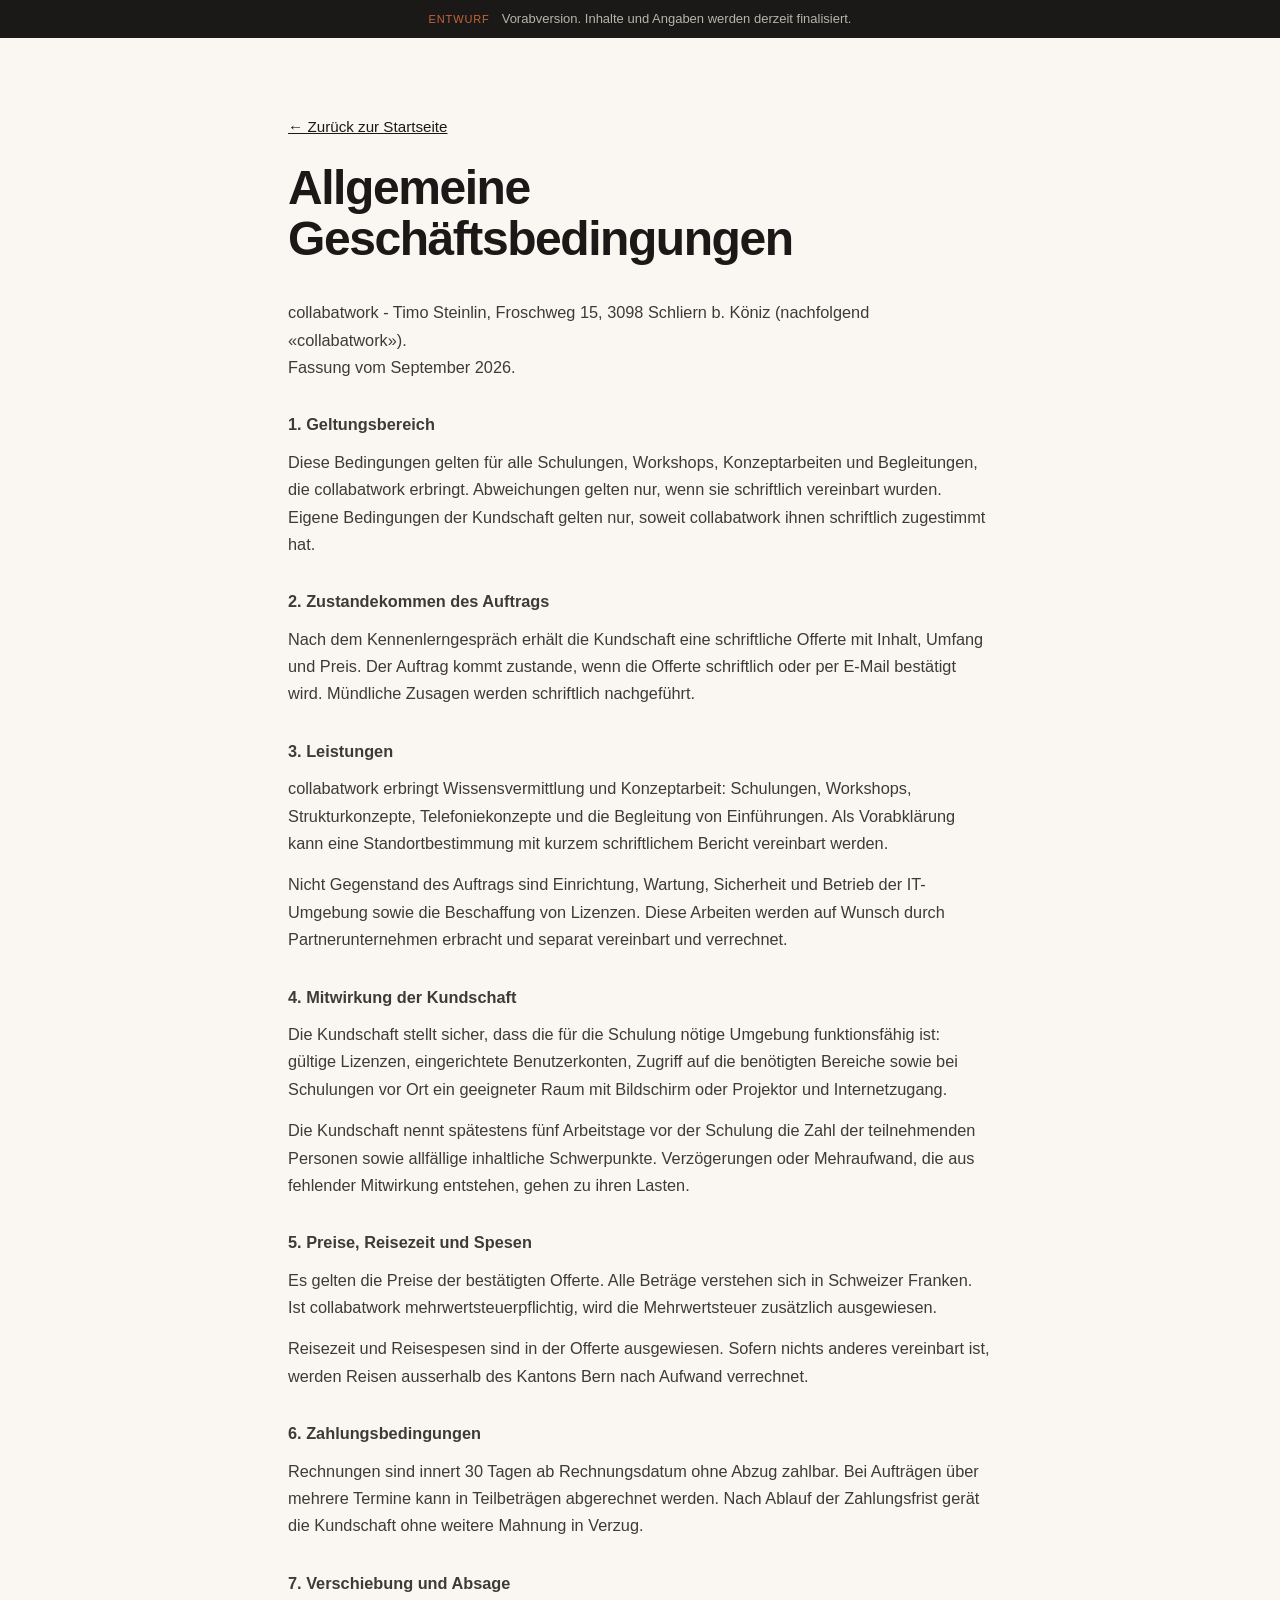
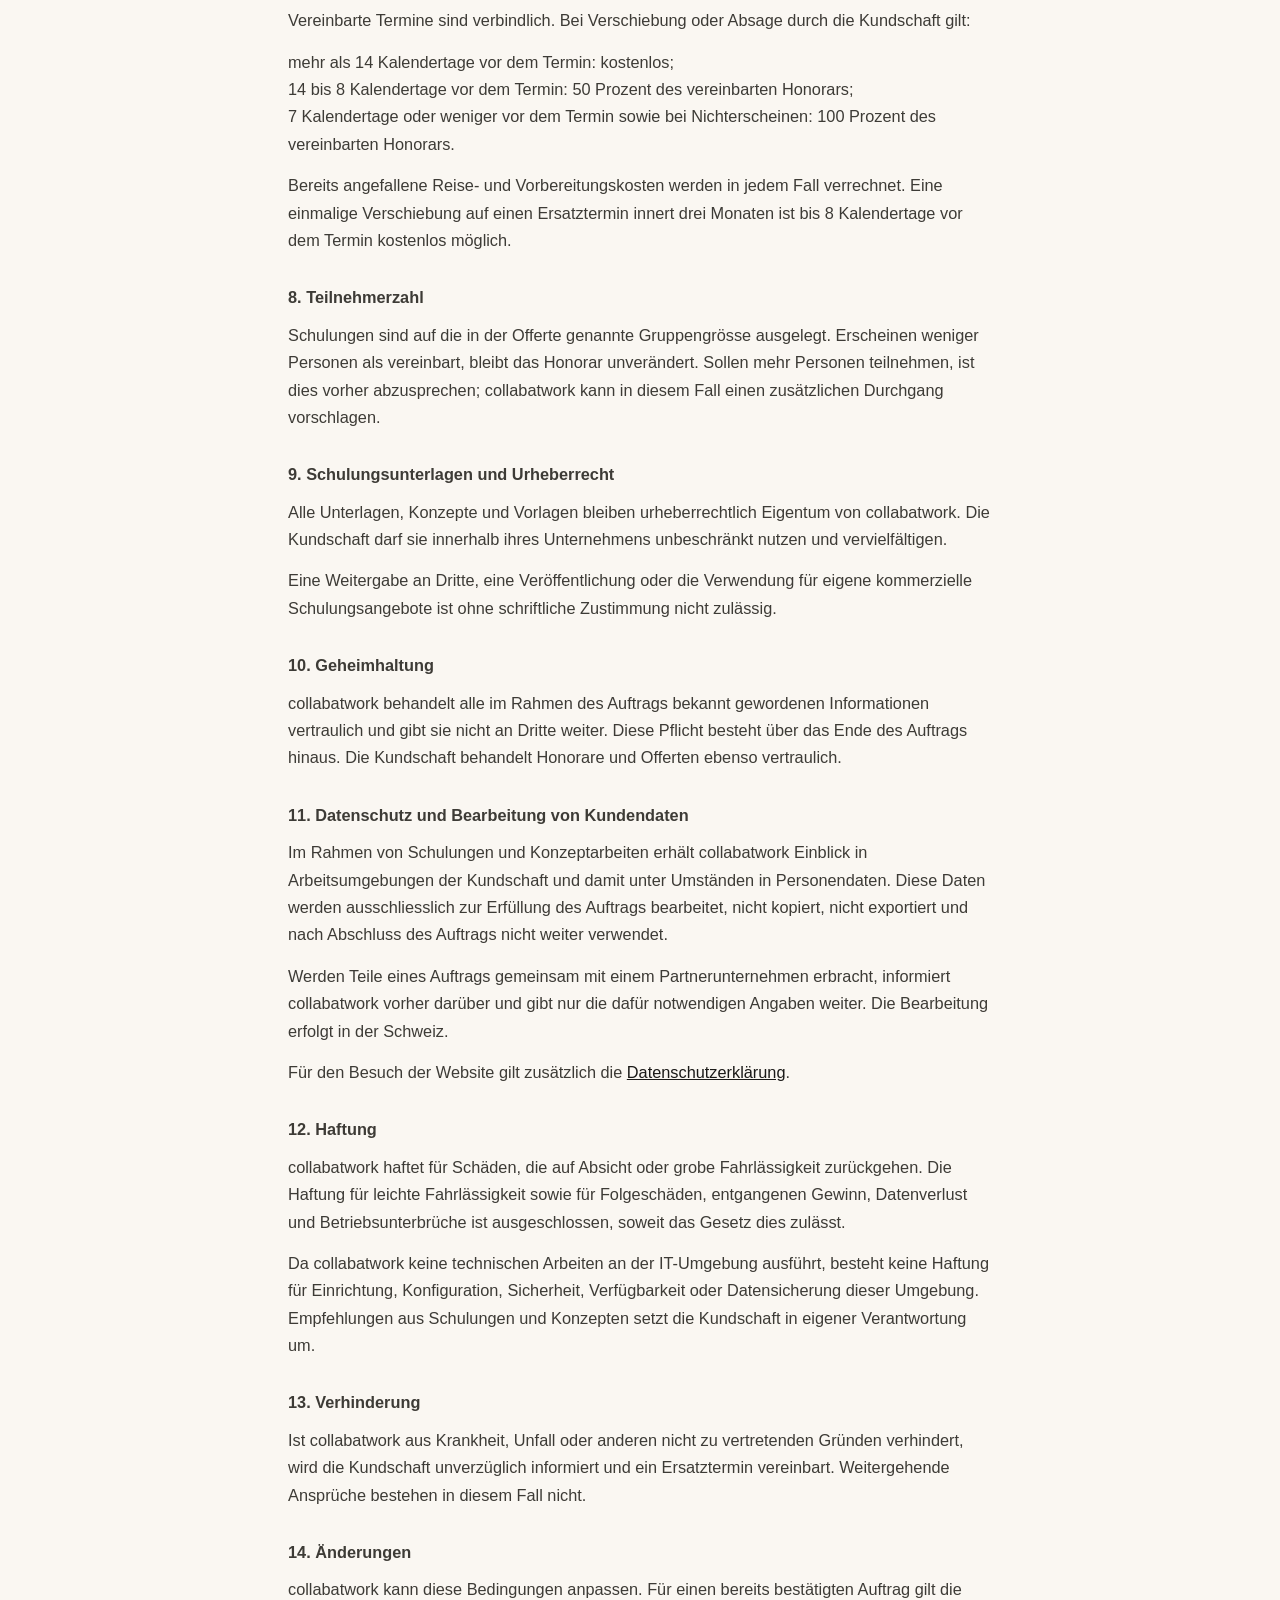
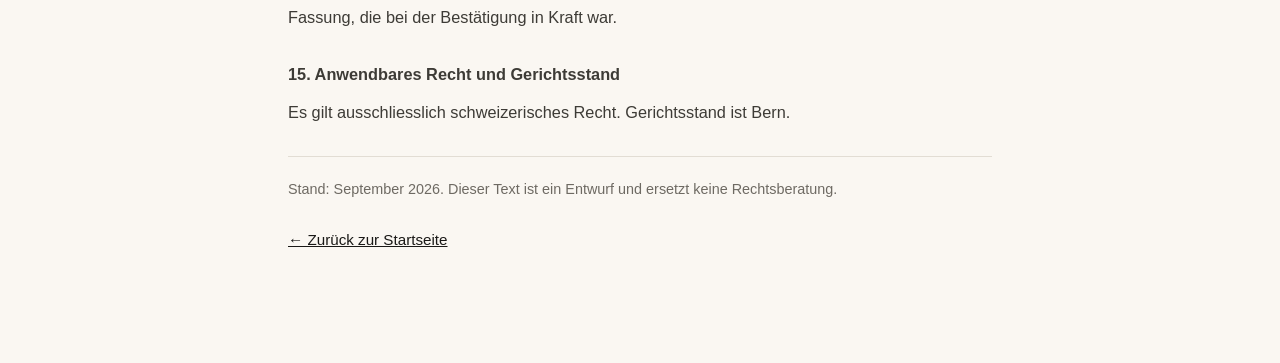
==== agb.html @ 93ec4ef1 "Add files via upload" ====
<!DOCTYPE html>
<html lang="de">
<head>
<meta charset="utf-8">
<meta name="viewport" content="width=device-width, initial-scale=1">
<title>Allgemeine Geschäftsbedingungen — collabatwork</title>
<meta name="robots" content="noindex">
<link rel="icon" href="data:image/svg+xml,%3Csvg xmlns='http://www.w3.org/2000/svg' viewBox='0 0 100 100'%3E%3Cg fill='none' stroke-width='12' stroke-linecap='round' stroke-linejoin='round'%3E%3Cpath d='M69 17.1A38 38 0 1 0 69 82.9' stroke='%231A1917'/%3E%3Cpath d='M44 32 66 50 44 68' stroke='%23C4653A'/%3E%3C/g%3E%3C/svg%3E">
<link rel="stylesheet" href="style.css">
</head>
<body>

<div class="draft"><b>Entwurf</b><span>Vorabversion. Inhalte und Angaben werden derzeit finalisiert.</span></div>

<main class="legal">
  <a class="back" href="index.html">← Zurück zur Startseite</a>
  <h1>Allgemeine Geschäftsbedingungen</h1>

  <section>
    <p>collabatwork - Timo Steinlin, Froschweg 15, 3098 Schliern b. Köniz (nachfolgend «collabatwork»).<br>Fassung vom September 2026.</p>
  </section>
  <section>
    <h2>1. Geltungsbereich</h2>
    <p>Diese Bedingungen gelten für alle Schulungen, Workshops, Konzeptarbeiten und Begleitungen, die collabatwork erbringt. Abweichungen gelten nur, wenn sie schriftlich vereinbart wurden. Eigene Bedingungen der Kundschaft gelten nur, soweit collabatwork ihnen schriftlich zugestimmt hat.</p>
  </section>
  <section>
    <h2>2. Zustandekommen des Auftrags</h2>
    <p>Nach dem Kennenlerngespräch erhält die Kundschaft eine schriftliche Offerte mit Inhalt, Umfang und Preis. Der Auftrag kommt zustande, wenn die Offerte schriftlich oder per E-Mail bestätigt wird. Mündliche Zusagen werden schriftlich nachgeführt.</p>
  </section>
  <section>
    <h2>3. Leistungen</h2>
    <p>collabatwork erbringt Wissensvermittlung und Konzeptarbeit: Schulungen, Workshops, Strukturkonzepte, Telefoniekonzepte und die Begleitung von Einführungen. Als Vorabklärung kann eine Standortbestimmung mit kurzem schriftlichem Bericht vereinbart werden.</p>
    <p>Nicht Gegenstand des Auftrags sind Einrichtung, Wartung, Sicherheit und Betrieb der IT-Umgebung sowie die Beschaffung von Lizenzen. Diese Arbeiten werden auf Wunsch durch Partnerunternehmen erbracht und separat vereinbart und verrechnet.</p>
  </section>
  <section>
    <h2>4. Mitwirkung der Kundschaft</h2>
    <p>Die Kundschaft stellt sicher, dass die für die Schulung nötige Umgebung funktionsfähig ist: gültige Lizenzen, eingerichtete Benutzerkonten, Zugriff auf die benötigten Bereiche sowie bei Schulungen vor Ort ein geeigneter Raum mit Bildschirm oder Projektor und Internetzugang.</p>
    <p>Die Kundschaft nennt spätestens fünf Arbeitstage vor der Schulung die Zahl der teilnehmenden Personen sowie allfällige inhaltliche Schwerpunkte. Verzögerungen oder Mehraufwand, die aus fehlender Mitwirkung entstehen, gehen zu ihren Lasten.</p>
  </section>
  <section>
    <h2>5. Preise, Reisezeit und Spesen</h2>
    <p>Es gelten die Preise der bestätigten Offerte. Alle Beträge verstehen sich in Schweizer Franken. Ist collabatwork mehrwertsteuerpflichtig, wird die Mehrwertsteuer zusätzlich ausgewiesen.</p>
    <p>Reisezeit und Reisespesen sind in der Offerte ausgewiesen. Sofern nichts anderes vereinbart ist, werden Reisen ausserhalb des Kantons Bern nach Aufwand verrechnet.</p>
  </section>
  <section>
    <h2>6. Zahlungsbedingungen</h2>
    <p>Rechnungen sind innert 30 Tagen ab Rechnungsdatum ohne Abzug zahlbar. Bei Aufträgen über mehrere Termine kann in Teilbeträgen abgerechnet werden. Nach Ablauf der Zahlungsfrist gerät die Kundschaft ohne weitere Mahnung in Verzug.</p>
  </section>
  <section>
    <h2>7. Verschiebung und Absage</h2>
    <p>Vereinbarte Termine sind verbindlich. Bei Verschiebung oder Absage durch die Kundschaft gilt:</p>
    <p>mehr als 14 Kalendertage vor dem Termin: kostenlos;<br>14 bis 8 Kalendertage vor dem Termin: 50 Prozent des vereinbarten Honorars;<br>7 Kalendertage oder weniger vor dem Termin sowie bei Nichterscheinen: 100 Prozent des vereinbarten Honorars.</p>
    <p>Bereits angefallene Reise- und Vorbereitungskosten werden in jedem Fall verrechnet. Eine einmalige Verschiebung auf einen Ersatztermin innert drei Monaten ist bis 8 Kalendertage vor dem Termin kostenlos möglich.</p>
  </section>
  <section>
    <h2>8. Teilnehmerzahl</h2>
    <p>Schulungen sind auf die in der Offerte genannte Gruppengrösse ausgelegt. Erscheinen weniger Personen als vereinbart, bleibt das Honorar unverändert. Sollen mehr Personen teilnehmen, ist dies vorher abzusprechen; collabatwork kann in diesem Fall einen zusätzlichen Durchgang vorschlagen.</p>
  </section>
  <section>
    <h2>9. Schulungsunterlagen und Urheberrecht</h2>
    <p>Alle Unterlagen, Konzepte und Vorlagen bleiben urheberrechtlich Eigentum von collabatwork. Die Kundschaft darf sie innerhalb ihres Unternehmens unbeschränkt nutzen und vervielfältigen.</p>
    <p>Eine Weitergabe an Dritte, eine Veröffentlichung oder die Verwendung für eigene kommerzielle Schulungsangebote ist ohne schriftliche Zustimmung nicht zulässig.</p>
  </section>
  <section>
    <h2>10. Geheimhaltung</h2>
    <p>collabatwork behandelt alle im Rahmen des Auftrags bekannt gewordenen Informationen vertraulich und gibt sie nicht an Dritte weiter. Diese Pflicht besteht über das Ende des Auftrags hinaus. Die Kundschaft behandelt Honorare und Offerten ebenso vertraulich.</p>
  </section>
  <section>
    <h2>11. Datenschutz und Bearbeitung von Kundendaten</h2>
    <p>Im Rahmen von Schulungen und Konzeptarbeiten erhält collabatwork Einblick in Arbeitsumgebungen der Kundschaft und damit unter Umständen in Personendaten. Diese Daten werden ausschliesslich zur Erfüllung des Auftrags bearbeitet, nicht kopiert, nicht exportiert und nach Abschluss des Auftrags nicht weiter verwendet.</p>
    <p>Werden Teile eines Auftrags gemeinsam mit einem Partnerunternehmen erbracht, informiert collabatwork vorher darüber und gibt nur die dafür notwendigen Angaben weiter. Die Bearbeitung erfolgt in der Schweiz.</p>
    <p>Für den Besuch der Website gilt zusätzlich die <a href="rechtliches.html#datenschutz">Datenschutzerklärung</a>.</p>
  </section>
  <section>
    <h2>12. Haftung</h2>
    <p>collabatwork haftet für Schäden, die auf Absicht oder grobe Fahrlässigkeit zurückgehen. Die Haftung für leichte Fahrlässigkeit sowie für Folgeschäden, entgangenen Gewinn, Datenverlust und Betriebsunterbrüche ist ausgeschlossen, soweit das Gesetz dies zulässt.</p>
    <p>Da collabatwork keine technischen Arbeiten an der IT-Umgebung ausführt, besteht keine Haftung für Einrichtung, Konfiguration, Sicherheit, Verfügbarkeit oder Datensicherung dieser Umgebung. Empfehlungen aus Schulungen und Konzepten setzt die Kundschaft in eigener Verantwortung um.</p>
  </section>
  <section>
    <h2>13. Verhinderung</h2>
    <p>Ist collabatwork aus Krankheit, Unfall oder anderen nicht zu vertretenden Gründen verhindert, wird die Kundschaft unverzüglich informiert und ein Ersatztermin vereinbart. Weitergehende Ansprüche bestehen in diesem Fall nicht.</p>
  </section>
  <section>
    <h2>14. Änderungen</h2>
    <p>collabatwork kann diese Bedingungen anpassen. Für einen bereits bestätigten Auftrag gilt die Fassung, die bei der Bestätigung in Kraft war.</p>
  </section>
  <section>
    <h2>15. Anwendbares Recht und Gerichtsstand</h2>
    <p>Es gilt ausschliesslich schweizerisches Recht. Gerichtsstand ist Bern.</p>
  </section>
  <section class="end">
    <p>Stand: September 2026. Dieser Text ist ein Entwurf und ersetzt keine Rechtsberatung.</p>
  </section>

  <p><a class="back" href="index.html">← Zurück zur Startseite</a></p>
</main>

</body>
</html>
---- style.css ----
* { box-sizing: border-box; }
html { scroll-behavior: smooth; }
@media (prefers-reduced-motion: reduce) { html { scroll-behavior: auto; } }
body {
  margin: 0;
  font-family: -apple-system, BlinkMacSystemFont, "Segoe UI", Roboto, "Helvetica Neue", Arial, sans-serif;
  background: #FAF7F2;
  color: #1A1917;
  -webkit-font-smoothing: antialiased;
  text-rendering: optimizeLegibility;
}
a { color: #1A1917; }
a:hover { color: #C4653A; }
img { display: block; max-width: 100%; }
::selection { background: #F1D9CC; }
input:focus, select:focus, textarea:focus { outline: 2px solid #C4653A; outline-offset: -2px; }
[hidden] { display: none !important; }

.cw-mob { display: none; }
.cw-mob.open { display: flex; }
@media (max-width: 860px) {
  .cw-nav { display: none !important; }
  .cw-burger { display: flex !important; }
}

header .cw-nav a:hover { color: #1A1917; }
a[style*="background:#C4653A"]:hover { background: #1A1917 !important; }
a[style*="border:1px solid #D8D2C7"]:hover { border-color: #1A1917 !important; }
a[style*="border-right:1px solid #E2DDD4"]:hover,
a[style*="padding:20px 0 20px"]:hover { background: #fff; }
button[type=submit]:hover { background: #C4653A !important; }
.cw-burger:hover { border-color: #1A1917; }

.draft {
  background: #1A1917; color: #B8B4AC;
  padding: 9px 24px; display: flex; gap: 12px; align-items: baseline;
  justify-content: center; flex-wrap: wrap; font-size: 13px; line-height: 1.5;
}
.draft b { color: #C4653A; font-weight: 500; letter-spacing: .08em; text-transform: uppercase; font-size: 11px; }

.legal { max-width: 760px; margin: 0 auto; padding: clamp(52px,9vw,80px) clamp(20px,5vw,28px) clamp(66px,11vw,100px); }
.legal h1 { font-size: clamp(2rem,5vw,3rem); font-weight: 700; letter-spacing: -.03em; line-height: 1.08; margin: 26px 0 34px; }
.legal h2 { font-size: 1.02rem; font-weight: 600; margin-bottom: 10px; }
.legal section { margin-bottom: 30px; font-size: 1.02rem; line-height: 1.68; color: #3D3B36; }
.legal p { margin: 0 0 14px; }
.legal .end { font-size: .9rem; color: #6E6A63; border-top: 1px solid #E2DDD4; padding-top: 20px; }
.legal .back { font-size: .95rem; font-weight: 500; }

/* Umbruch: senkrechte Trennlinien werden zu waagrechten, Einzüge fallen weg */
@media (max-width: 700px) {
  a[style*="border-right:1px solid #E2DDD4"],
  div[style*="border-right:1px solid #E2DDD4"] {
    border-right: none !important;
    border-bottom: 1px solid #E2DDD4 !important;
  }
  a[style*="padding:20px 0 20px"],
  div[style*="padding:28px 0 30px"] { padding-left: 0 !important; }
  a[style*="padding:20px clamp(16px,2vw,28px)"],
  div[style*="padding:28px clamp(20px,3vw,34px)"] { padding-left: 0 !important; padding-right: 0 !important; }
}

/* Sprachknopf nur auf schmalen Geräten, neben dem Menüsymbol */
.cw-lang-mob { display: none; }
@media (max-width: 860px) { .cw-lang-mob { display: inline-flex !important; } }
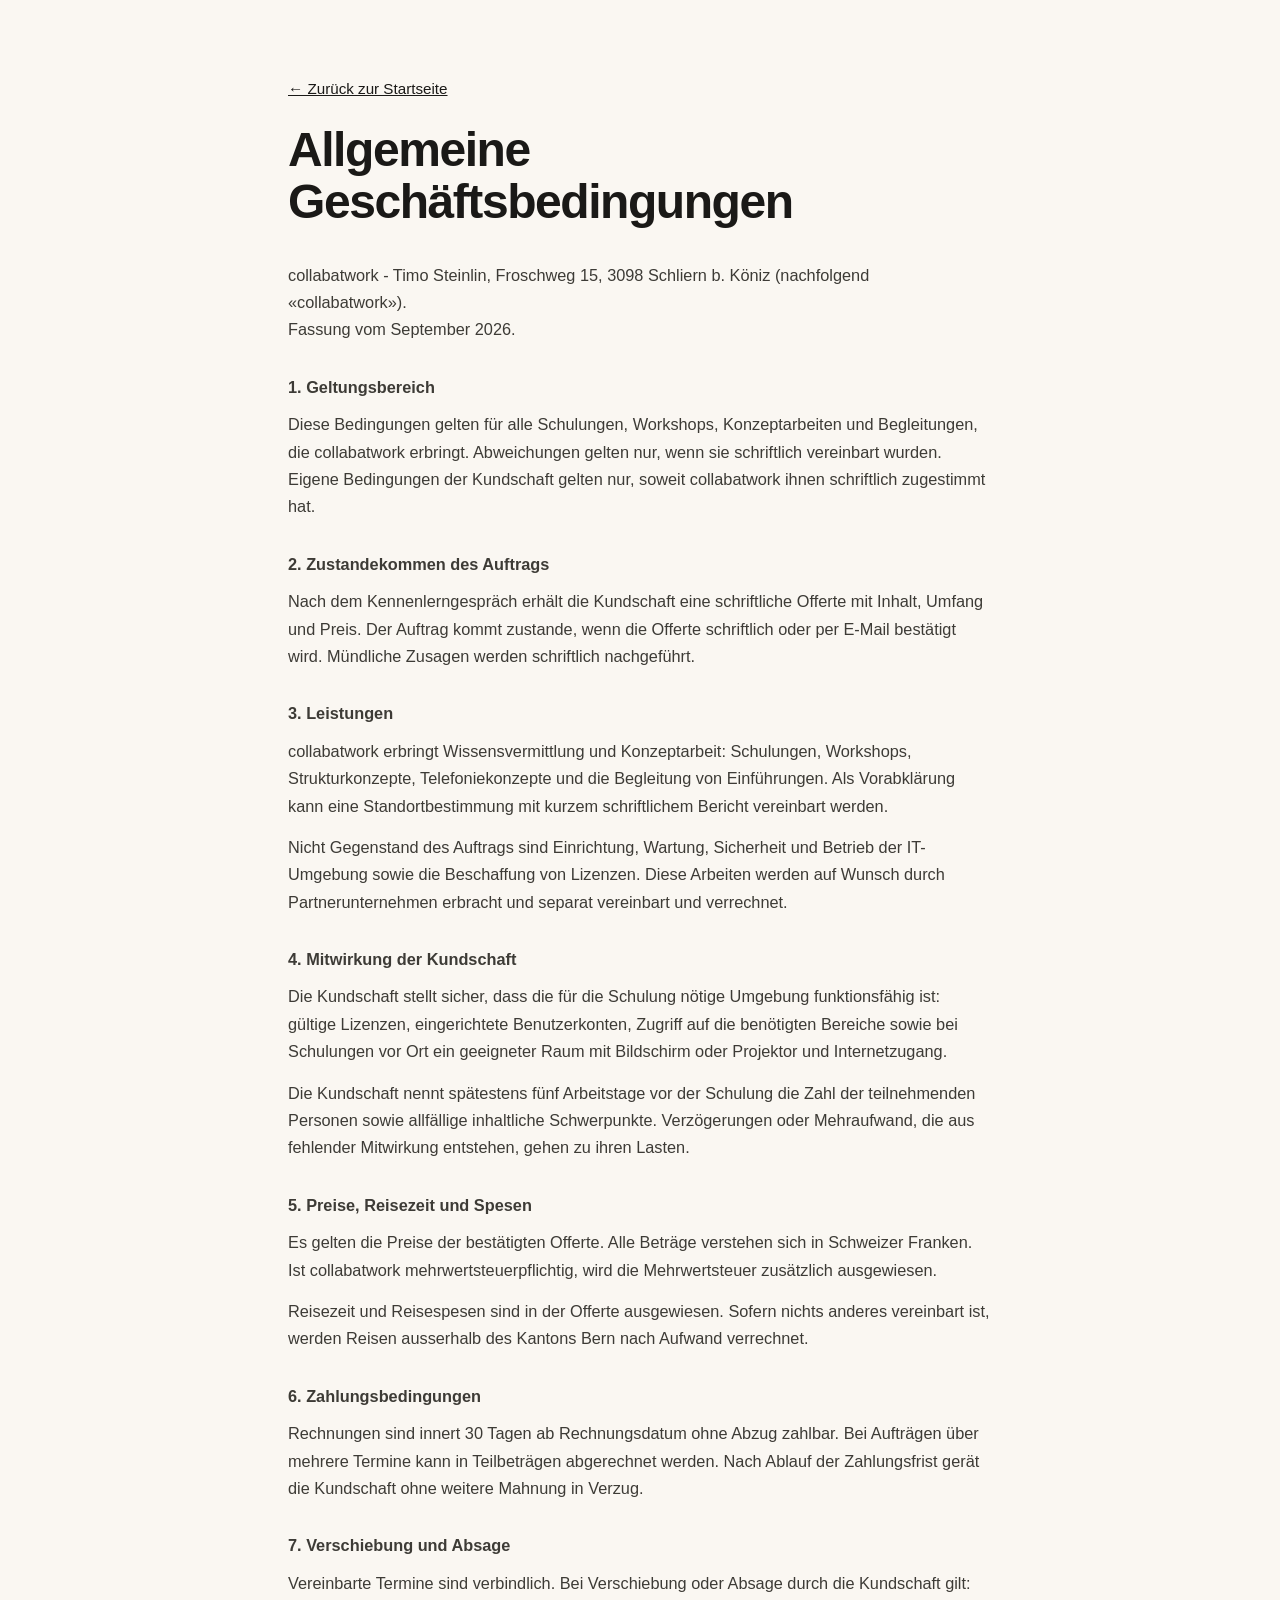
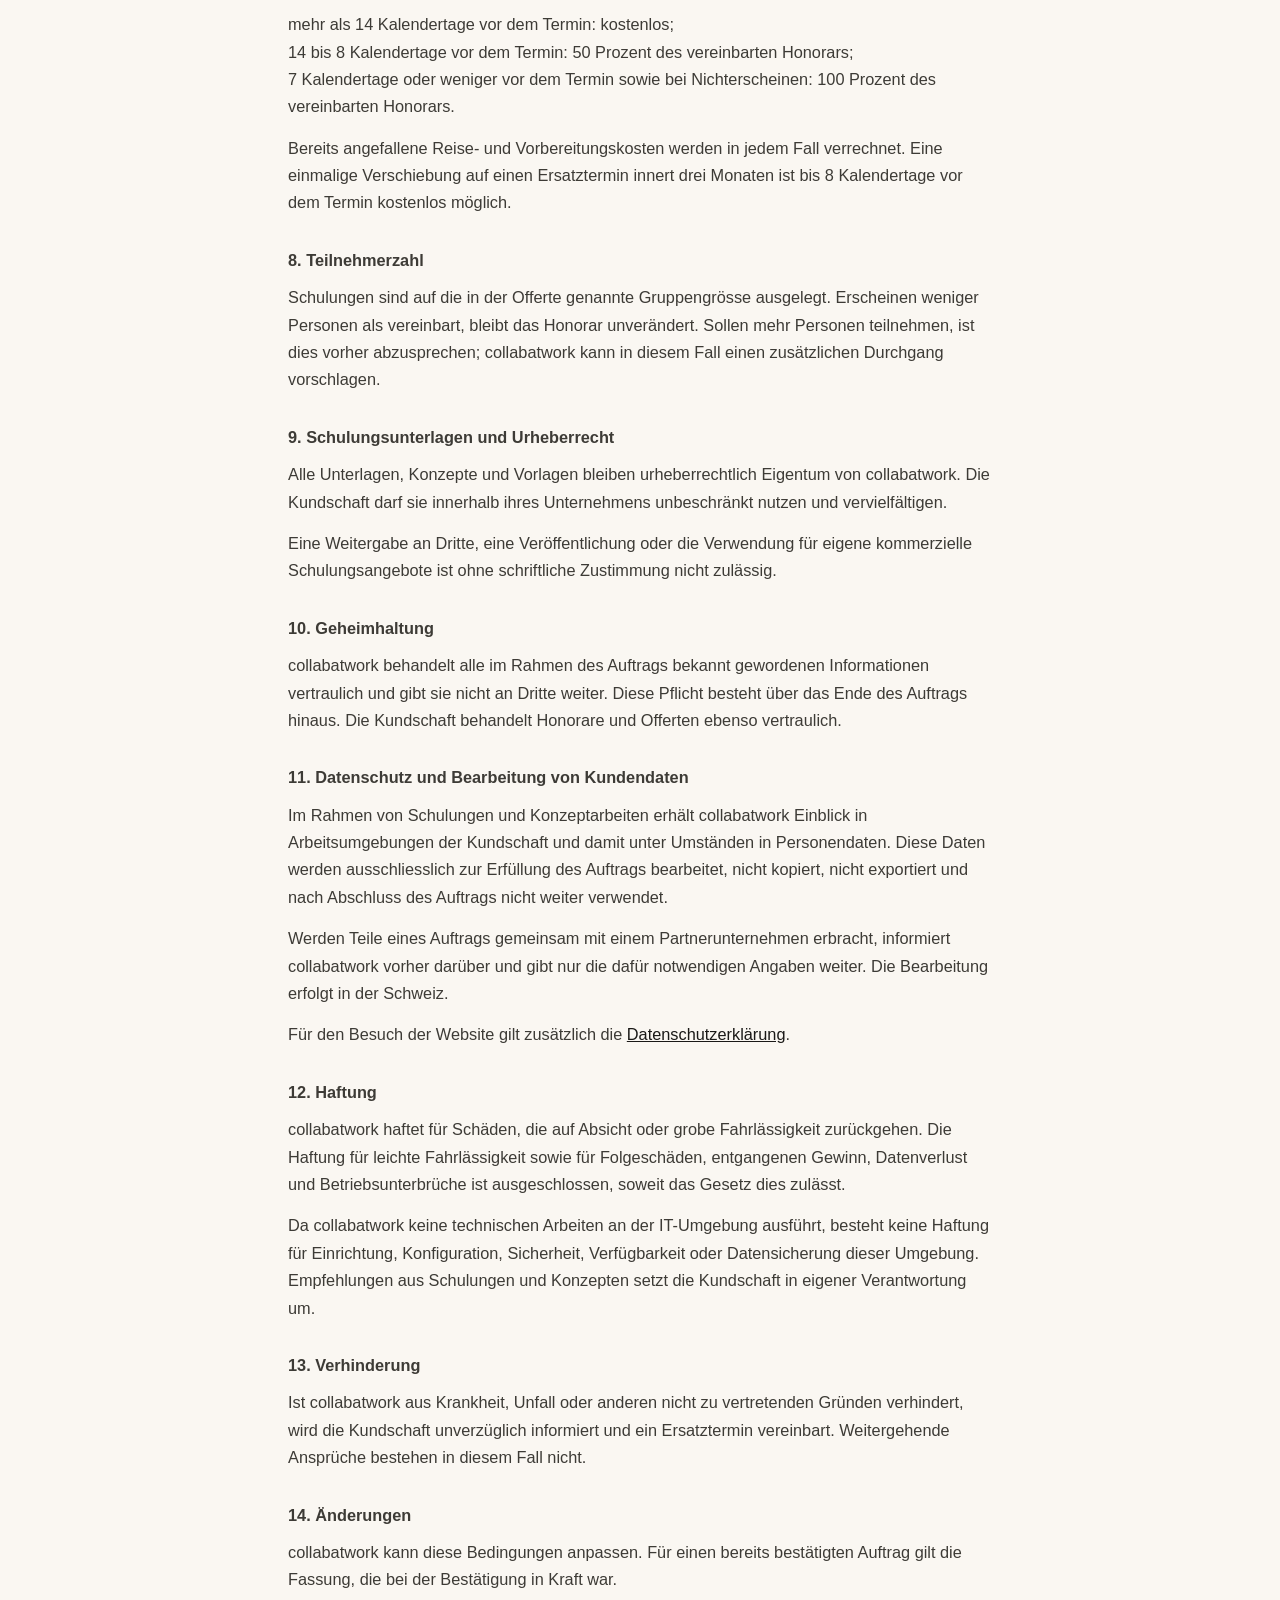
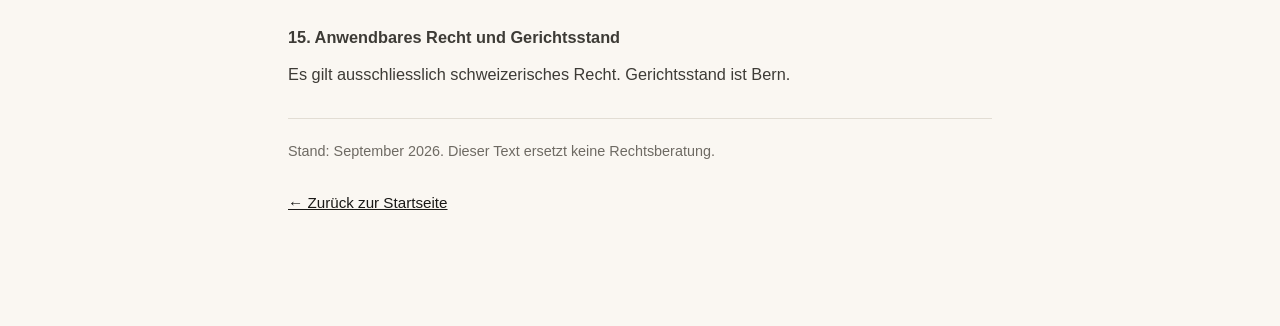
==== commit d5a51ee6: "Add files via upload" ====
--- a/agb.html
+++ b/agb.html
@@ -9,8 +9,6 @@
 <link rel="stylesheet" href="style.css">
 </head>
 <body>
-
-<div class="draft"><b>Entwurf</b><span>Vorabversion. Inhalte und Angaben werden derzeit finalisiert.</span></div>
 
 <main class="legal">
   <a class="back" href="index.html">← Zurück zur Startseite</a>
@@ -89,7 +87,7 @@
     <p>Es gilt ausschliesslich schweizerisches Recht. Gerichtsstand ist Bern.</p>
   </section>
   <section class="end">
-    <p>Stand: September 2026. Dieser Text ist ein Entwurf und ersetzt keine Rechtsberatung.</p>
+    <p>Stand: September 2026. Dieser Text ersetzt keine Rechtsberatung.</p>
   </section>
 
   <p><a class="back" href="index.html">← Zurück zur Startseite</a></p>
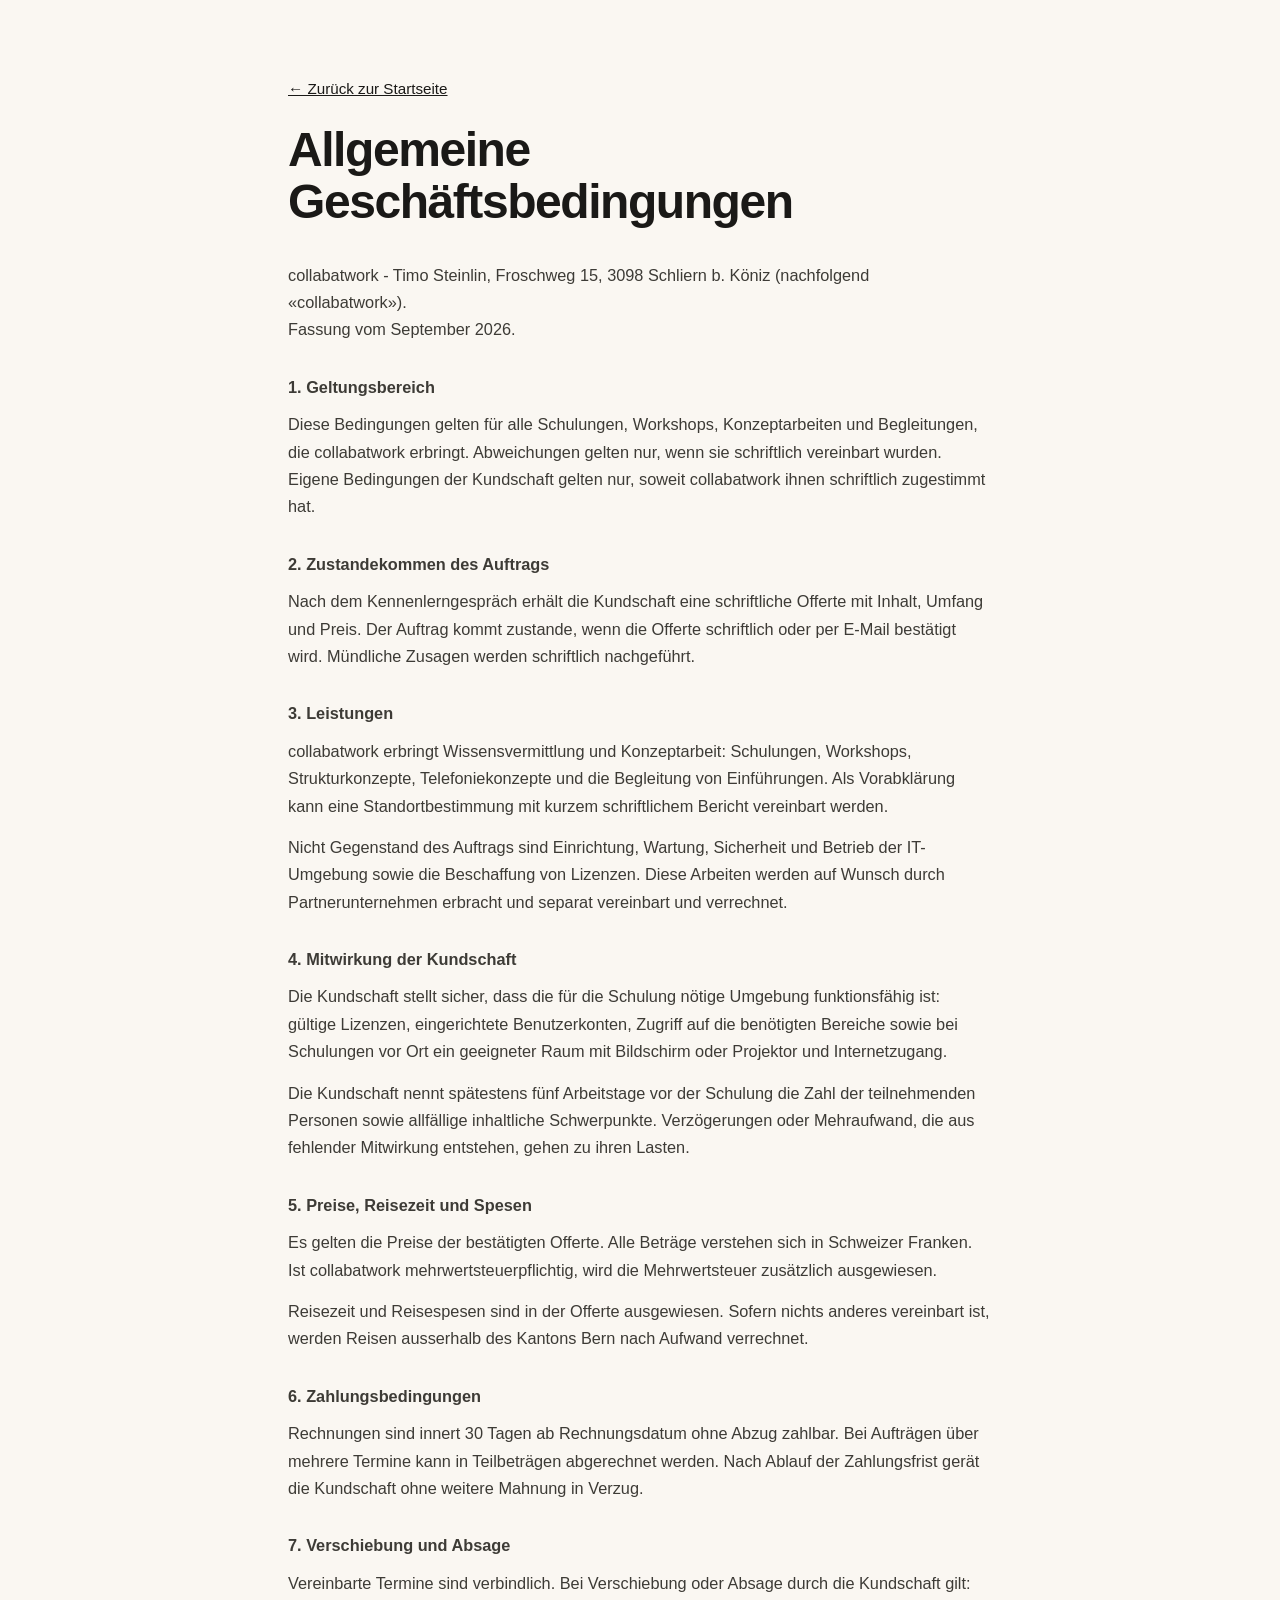
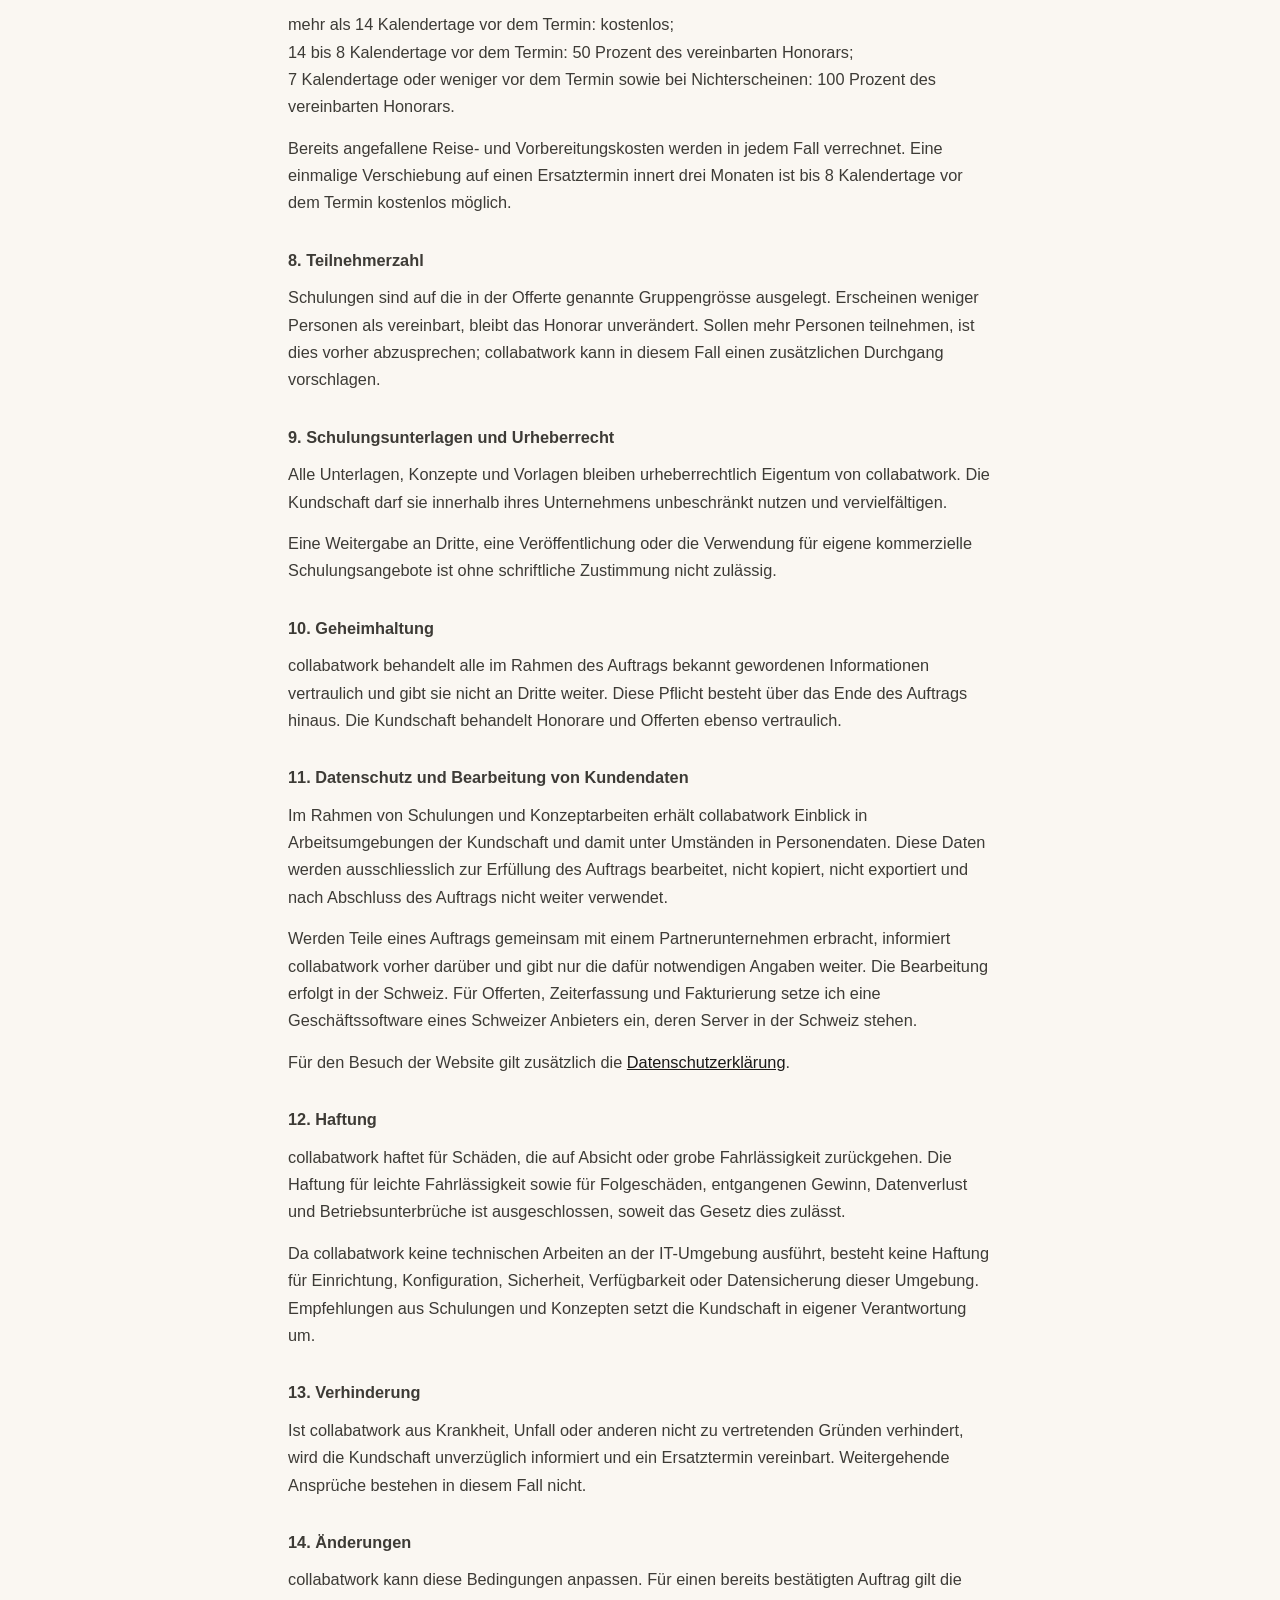
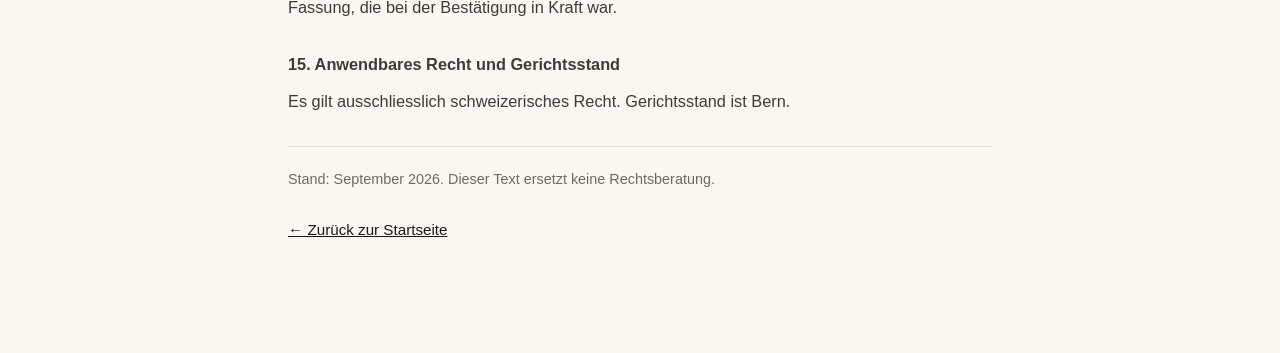
==== commit a071651a: "Add files via upload" ====
--- a/agb.html
+++ b/agb.html
@@ -66,7 +66,7 @@
   <section>
     <h2>11. Datenschutz und Bearbeitung von Kundendaten</h2>
     <p>Im Rahmen von Schulungen und Konzeptarbeiten erhält collabatwork Einblick in Arbeitsumgebungen der Kundschaft und damit unter Umständen in Personendaten. Diese Daten werden ausschliesslich zur Erfüllung des Auftrags bearbeitet, nicht kopiert, nicht exportiert und nach Abschluss des Auftrags nicht weiter verwendet.</p>
-    <p>Werden Teile eines Auftrags gemeinsam mit einem Partnerunternehmen erbracht, informiert collabatwork vorher darüber und gibt nur die dafür notwendigen Angaben weiter. Die Bearbeitung erfolgt in der Schweiz.</p>
+    <p>Werden Teile eines Auftrags gemeinsam mit einem Partnerunternehmen erbracht, informiert collabatwork vorher darüber und gibt nur die dafür notwendigen Angaben weiter. Die Bearbeitung erfolgt in der Schweiz. Für Offerten, Zeiterfassung und Fakturierung setze ich eine Geschäftssoftware eines Schweizer Anbieters ein, deren Server in der Schweiz stehen.</p>
     <p>Für den Besuch der Website gilt zusätzlich die <a href="rechtliches.html#datenschutz">Datenschutzerklärung</a>.</p>
   </section>
   <section>
